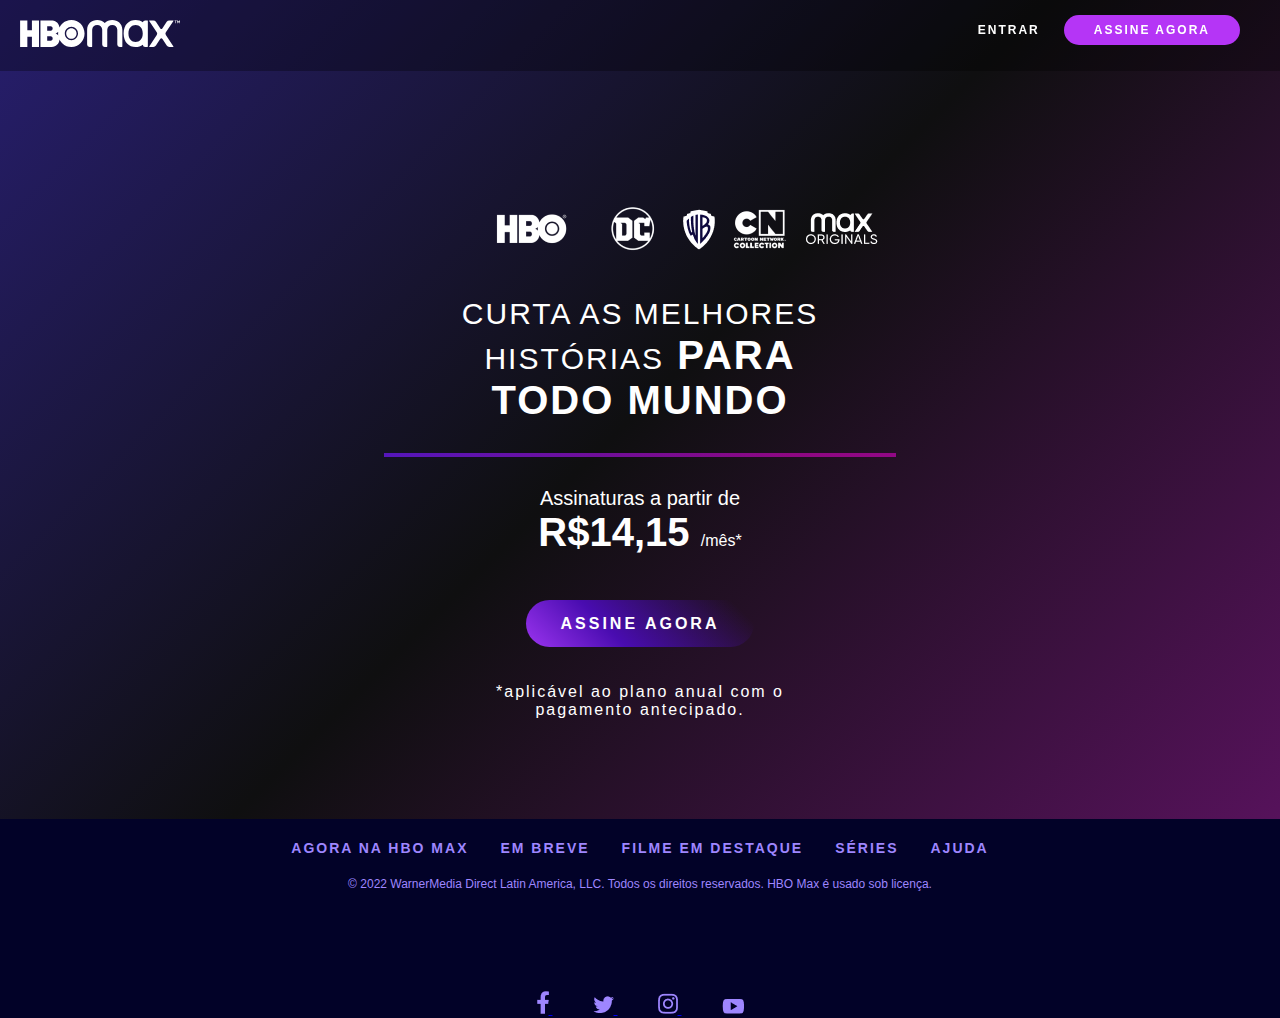
==== index.html @ eb38e569 "header config 2" ====
<!DOCTYPE html>
<html lang="pt-br">
<head>
    <meta charset="UTF-8">
    <meta http-equiv="X-UA-Compatible" content="IE=edge">
    <meta name="viewport" content="width=device-width, initial-scale=1.0">
    <link rel="stylesheet" href="assets/css/index_styles.css">
    <title>HBO Max</title>
</head>
<body>
    <!-- nav and footer CSS are in geral_config.css -->
    <nav>
        <a href="index.html">
            <img src="assets/img/hbo-logo.svg" alt="logotipo HBO Max topo da página">
        </a>
        
        <div>
            <a class="link-nav" href="signin.html">Entrar</a>
            <a class="link-nav subscrition-link-nav" href="#">Assine Agora</a>
        </div>
    </nav>
    <header>
        <div class="icones-header">
            <img src="assets/img/hbo.png" alt="HBO entertainment logo " />
            <img src="assets/img/dc.png" alt="HBO Comics entertainment logo" />
            <img src="assets/img/wb.png" alt="Warner Bros entertainment logo" />
            <img src="assets/img/cartoon-network_neutral.png" alt="Cartoom Network collection entertainment logo" />
            <img src="assets/img/max_originals.png" alt="HBO Max Originals entertainment logo" />
        </div>
        <div class="header-title">
            <h1 class="title-header">
                <span class="title-headaer-light">Curta as melhores histórias</span> para todo mundo
            </h1>
        </div>
        <hr />
        <div class="price-header">
            <p>Assinaturas a partir de</p>
            <p>R$14,15 <span class="month">/mês*</span></p>
            <a class="price-button" href="#">
                Assine agora
            </a>
            
        </div>
        <div class="description-subscribe-header">
            *aplicável ao plano anual com o pagamento antecipado.
        </div>
    </header>
    <footer>
        <div class="help-link">
            <a class="link-footer" href="https://www.hbomax.com/br/pt/sitemap">Agora na HBO Max</a>
            <a class="link-footer" href="https://www.hbomax.com/br/pt/coming-soon">Em breve</a>
            <a class="link-footer" href="https://www.hbomax.com/br/pt/feature">Filme em destaque</a>
            <a class="link-footer" href="https://www.hbomax.com/br/pt/series">Séries</a>
            <a class="link-footer" href="https://help.hbomax.com/br">Ajuda</a>
        </div>
        <p class="copy-info">&copy; 2022 WarnerMedia Direct Latin America, LLC. Todos os direitos reservados. HBO Max é usado sob licença.</p>
        <div class="social-footer">
            <a href="https://www.facebook.com/HBOBR">
                <img src="assets/img/fb_0.png" alt="link HBO Max no Facebook">
            </a>
            <a href="https://twitter.com/HBO_Brasil">
                <img src="assets/img/twitter_0.png" alt="link HBO Max no Twitter">
            </a>
            <a href="https://www.instagram.com/hbomaxbr/">
                <img src="assets/img/instagram_0.png" alt="link HBO Max no Instagram">
            </a>
            <a href="https://www.youtube.com/@HBOMaxBr">
                <img src="assets/img/youtube_0.png" alt="link HBO Max no Youtube">
            </a>
            
        </div>
    </footer>
</body>
</html>
---- assets/css/index_styles.css ----
@import url("geral_config.css");


/* Header */
header {
    display: flex;
    flex-direction: column;
    justify-content: center;
    align-items: center;
    padding-top: 200px;
    padding-bottom: 100px;
    background: linear-gradient(-45deg, #56125b, #0f0f10, #271e6e);
}

.icones-header {
    width: 25%;
    display: flex;
    justify-content: space-between;
    align-items: center;
    margin-bottom: 30px;
}

.header-title {
    width: 30%;
    margin-bottom: 30px;
}

.title-header {
    text-align: center;
    text-transform: uppercase;
    font-family: 'Raleway', sans-serif;
    font-size: 40px;
    letter-spacing: 2px;
}
.title-headaer-light {
    font-size: 30px;
    font-weight: 100;
    letter-spacing: 2px;
}
hr {
    width: 40%;
    background: var(--divider-bg-color);
    border: none;
    height: 4px;
    margin-bottom: 30px;
}
.price-header {
    margin-bottom: 50px;
    text-align: center;
}
.price-header p:nth-child(1) {
    font-family: 'Quicksand', sans-serif;
    font-size: 20px;
}
.price-header p:nth-child(2) {
    font-family: 'Raleway', sans-serif;
    font-size: 40px;
    font-weight: bold;
    padding-bottom: 30px;
    margin-bottom: 30px;
}
.month {
    font-family: 'Raleway', sans-serif;
    font-size: 16px;
    font-weight: 100;
}
.price-button {
    font-family: 'Raleway', sans-serif;
    font-size: 16px;
    font-weight: bold;
    letter-spacing: 3px;
    text-decoration: none;
    text-transform: uppercase;
    padding: 15px 35px;
    outline: 2px solid transparent;
    border: none;
    border-radius: 40px;
    background: var(--btn-bg-color-gradient);
    background-size: 200%;
    color: var(--text-color);
    transition: background 1s, outline 1s, transform 1s;
    animation: shake 2.2s linear infinite;
}
    
@keyframes shake {
    0% {
        transform: rotate(0);
    }
    15% {
        transform: rotate(-15deg);
    }
    20% {
        transform: rotate(10deg);
    }
    25% {
        transform: rotate(-10deg);
    }
    30% {
        transform: rotate(10deg);
    }
    35% {
        transform: rotate(-10deg);
    }
    40%, 100% {
        transform: rotate(0);
    }
}
.price-button:hover {
    background: transparent;
    outline: 2px solid red;
}

.description-subscribe-header {
    width: 300px;
    font-family: 'Quicksand', sans-serif;
    font-size: 16px;
    letter-spacing: 2px;
    text-align: center;
}
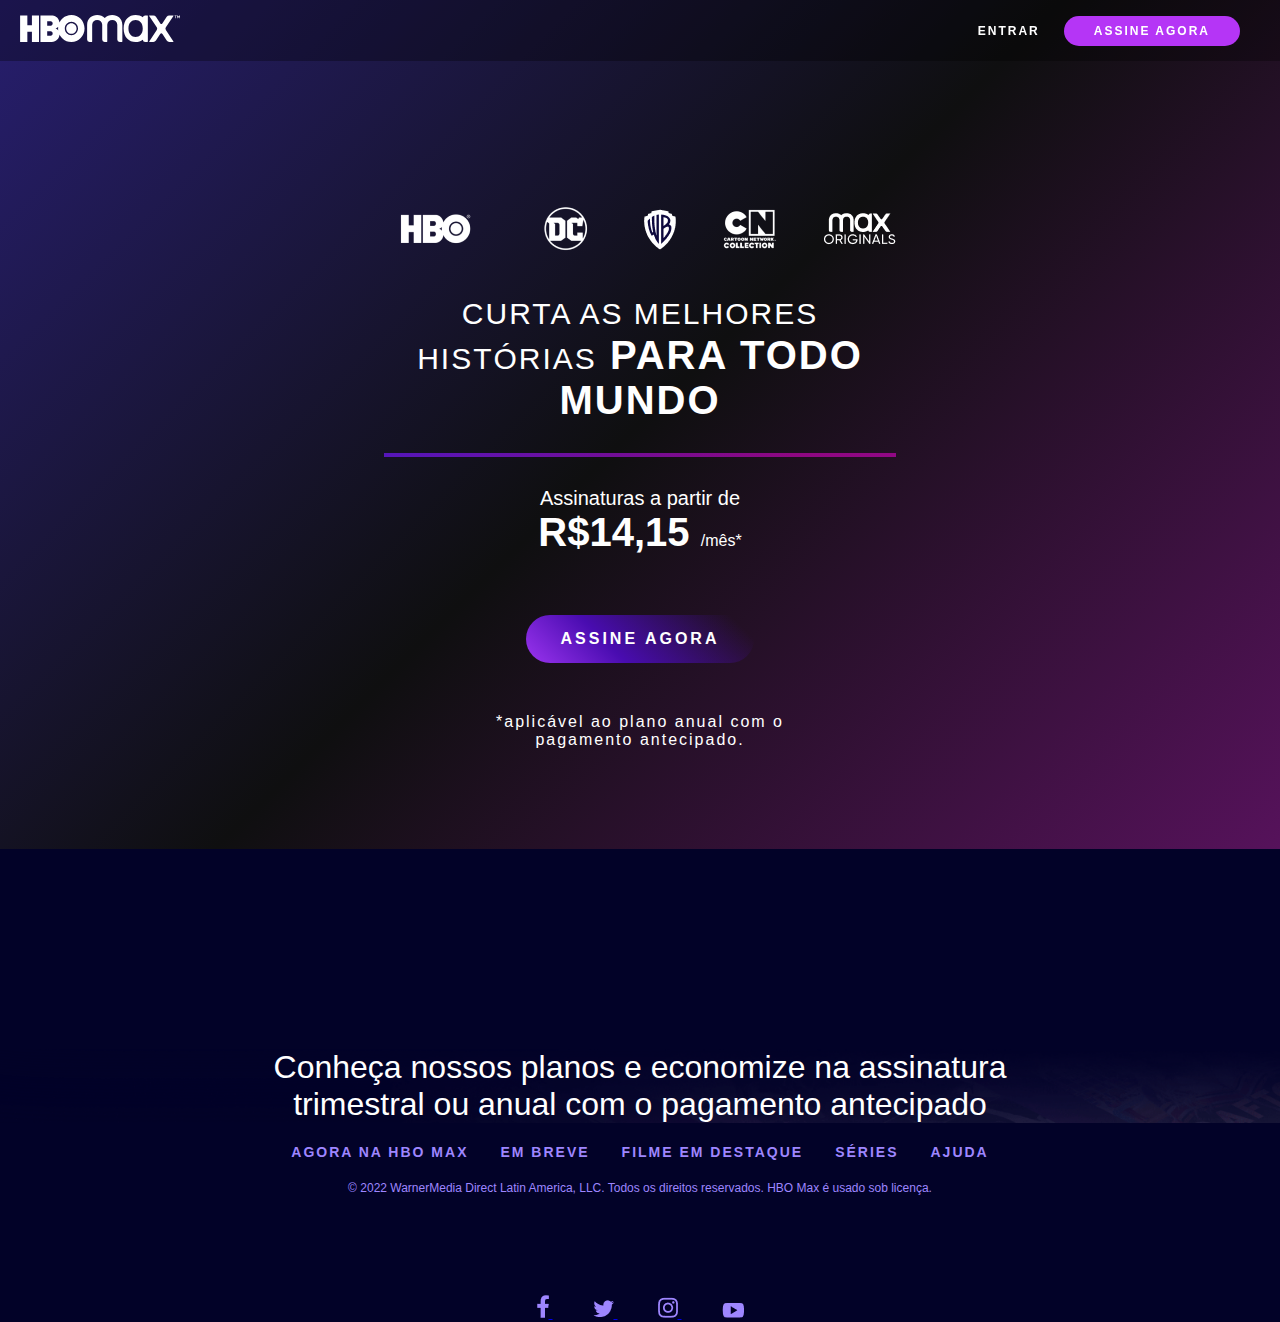
==== commit cef8191c: "início-main" ====
--- a/index.html
+++ b/index.html
@@ -45,6 +45,14 @@
             *aplicável ao plano anual com o pagamento antecipado.
         </div>
     </header>
+    <main>
+        <div>
+            <h2 class="title-main">Conheça nossos planos e economize na assinatura trimestral ou anual com o pagamento antecipado</h2>
+        </div>
+        <div class="cards">
+            <div class="individual-card"></div>
+        </div>
+    </main>
     <footer>
         <div class="help-link">
             <a class="link-footer" href="https://www.hbomax.com/br/pt/sitemap">Agora na HBO Max</a>
--- a/assets/css/index_styles.css
+++ b/assets/css/index_styles.css
@@ -10,10 +10,12 @@
     padding-top: 200px;
     padding-bottom: 100px;
     background: linear-gradient(-45deg, #56125b, #0f0f10, #271e6e);
+    animation: bgHeader 10s ease infinite alternate;
+    transition: background-size 15s background-color 10s;
 }
 
 .icones-header {
-    width: 25%;
+    width: 40%;
     display: flex;
     justify-content: space-between;
     align-items: center;
@@ -21,7 +23,7 @@
 }
 
 .header-title {
-    width: 30%;
+    width: 40%;
     margin-bottom: 30px;
 }
 
@@ -65,6 +67,7 @@
     font-weight: 100;
 }
 .price-button {
+    display: block;
     font-family: 'Raleway', sans-serif;
     font-size: 16px;
     font-weight: bold;
@@ -82,6 +85,62 @@
     animation: shake 2.2s linear infinite;
 }
     
+
+.price-button:hover {
+    background: transparent;
+    outline: 2px solid red;
+}
+
+.description-subscribe-header {
+    width: 300px;
+    font-family: 'Quicksand', sans-serif;
+    font-size: 16px;
+    letter-spacing: 2px;
+    text-align: center;
+}
+
+/* breackpoint 780px */
+@media screen and (max-width: 780px) {
+    .icones-header {
+        width: 60%;
+    }
+    .header-title {
+        width: 80%;
+    }
+}
+
+/* breackpoint 480px */
+@media screen and (max-width: 480px) {
+    .icones-header {
+        width: 80%;
+        flex-wrap: wrap;
+        justify-content: center;
+    }
+    .icones-header img {
+        margin-bottom: 20px;
+    }
+    header { animation: none; }
+}
+
+/* main config */
+main {
+    margin-top: 200px;
+    background-image: url(../img/background-movies-series.png);
+    background-size: cover;
+    background-repeat: no-repeat;
+}
+
+.title-main {
+    width: 60%;
+    margin: auto;
+    font-family: 'Raleway',sans-serif;
+    font-size: 2em;
+    font-weight: 400;
+    text-align: center;
+}
+
+
+/* animation button */
 @keyframes shake {
     0% {
         transform: rotate(0);
@@ -105,15 +164,23 @@
         transform: rotate(0);
     }
 }
-.price-button:hover {
-    background: transparent;
-    outline: 2px solid red;
+
+/* animation background header */
+@keyframes bgHeader {
+    0%, 100% {
+        background-color: linear-gradient(-45deg, #56125b, #0f0f10, #271e6e);
+        background-size: 100%;
+    }
+    25% {
+        background-color: linear-gradient(90deg, #56125b, #0f0f10, #271e6e);
+        background-size: 250%;
+    }
+    50% {
+        background-color: linear-gradient(45deg, #56125b, #0f0f10, #271e6e);
+        background-size: 300%;
+    }
+    75% {
+        background-color: linear-gradient(-90deg, #56125b, #0f0f10, #271e6e);
+        background-size: 250%;
+    }
 }
-
-.description-subscribe-header {
-    width: 300px;
-    font-family: 'Quicksand', sans-serif;
-    font-size: 16px;
-    letter-spacing: 2px;
-    text-align: center;
-}
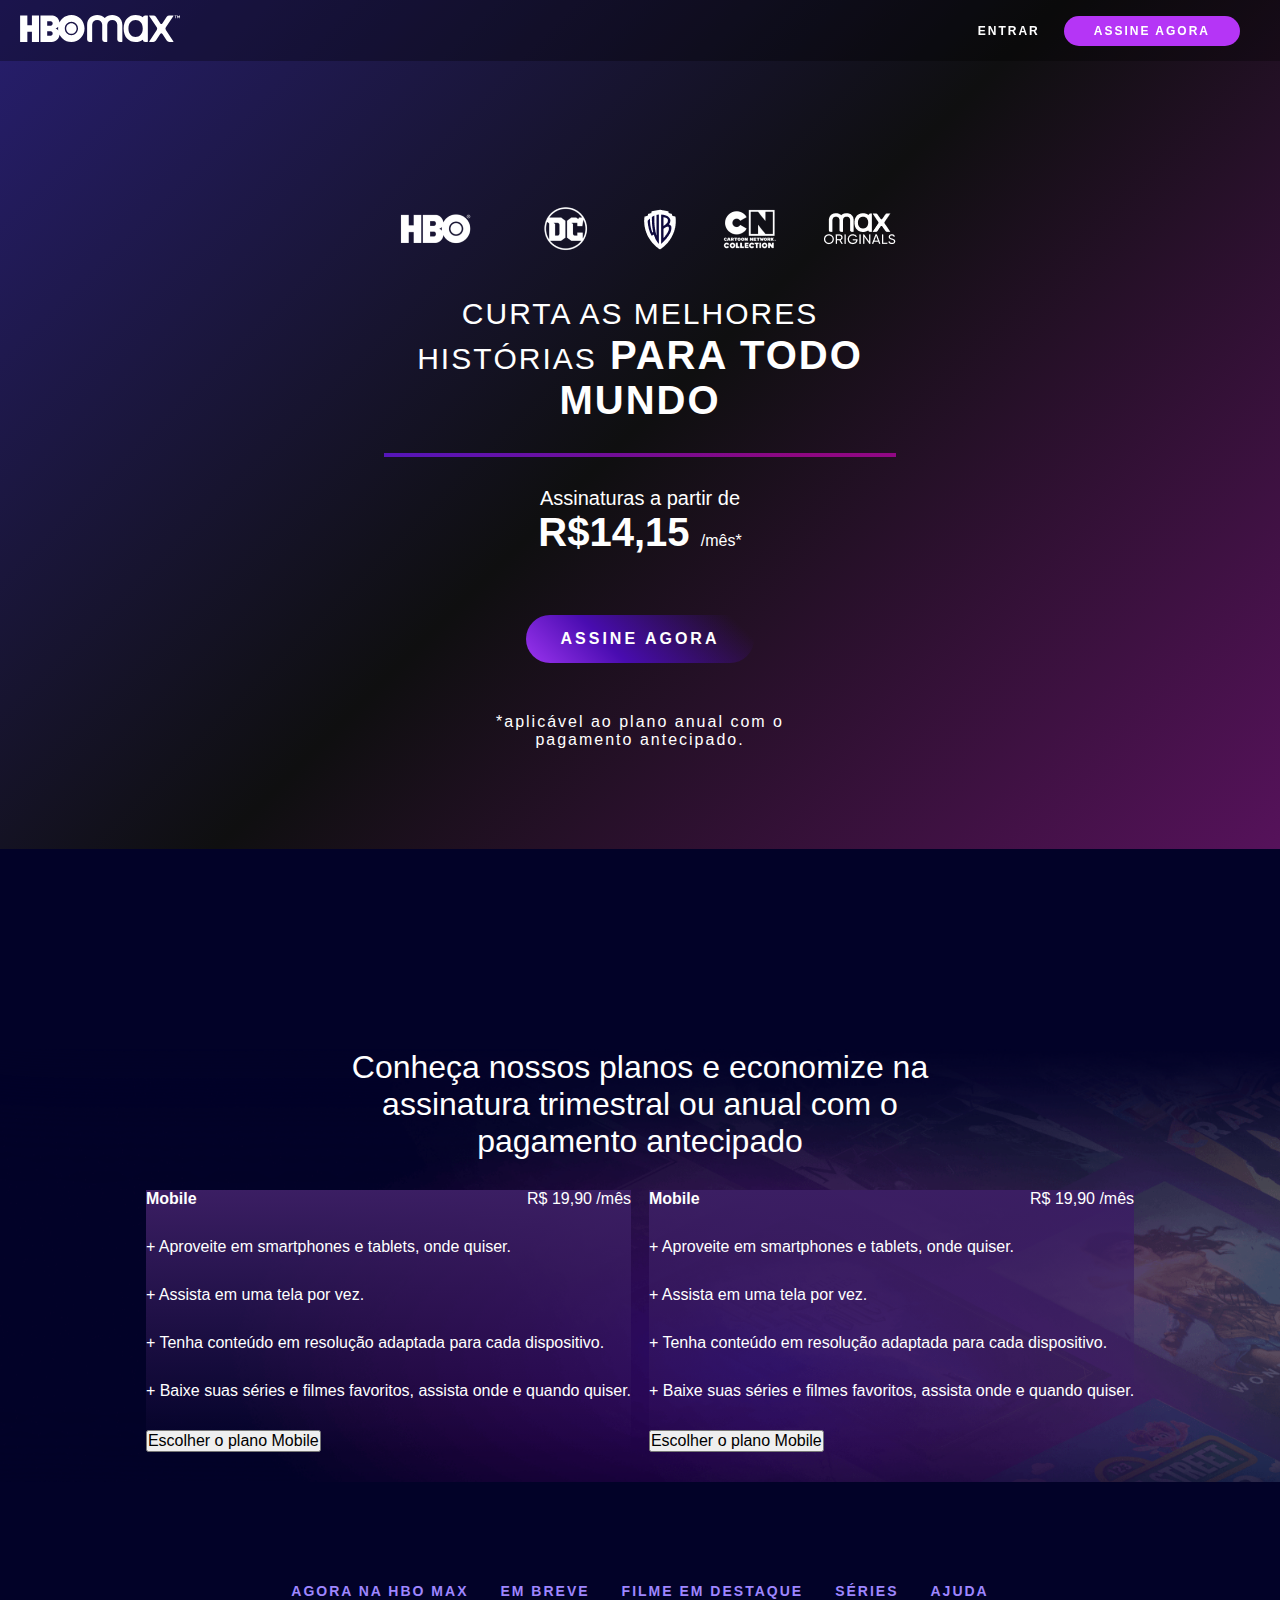
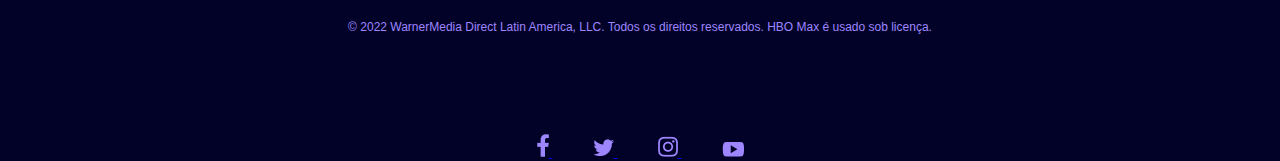
==== commit b663b4eb: "inicio seção plains" ====
--- a/index.html
+++ b/index.html
@@ -46,12 +46,47 @@
         </div>
     </header>
     <main>
-        <div>
+        
+        <div class="plans">
             <h2 class="title-main">Conheça nossos planos e economize na assinatura trimestral ou anual com o pagamento antecipado</h2>
-        </div>
-        <div class="cards">
-            <div class="individual-card"></div>
-        </div>
+
+            <div class="plan-container">
+                <div class="plain-board">
+                    <div class="plain-title-price">
+                        <h3>Mobile</h3>
+                        <p>R$ 19,90 /mês</p>
+                    </div>
+                    <div class="plain-list">
+                        <ul>
+                            <li>+ Aproveite em smartphones e tablets, onde quiser.</li>
+                            <li>+ Assista em uma tela por vez.</li>
+                            <li>+ Tenha conteúdo em resolução adaptada para cada dispositivo.</li>
+                            <li>+ Baixe suas séries e filmes favoritos, assista onde e quando quiser.</li>
+                        </ul>
+                    </div>
+                    <button>Escolher o plano Mobile</button>
+                </div><!--end left .plain-board-->
+                
+                <div class="plain-board">
+                    <div class="plain-title-price">
+                        <h3>Mobile</h3>
+                        <p>R$ 19,90 /mês</p>
+                    </div>
+                    <div class="plain-list">
+                        <ul>
+                            <li>+ Aproveite em smartphones e tablets, onde quiser.</li>
+                            <li>+ Assista em uma tela por vez.</li>
+                            <li>+ Tenha conteúdo em resolução adaptada para cada dispositivo.</li>
+                            <li>+ Baixe suas séries e filmes favoritos, assista onde e quando quiser.</li>
+                        </ul>
+                    </div>
+                    <button>Escolher o plano Mobile</button>
+                </div><!--end left .plain-board-->
+                </div><!--end right .plain-board-->
+            </div> <!--End .plain-container-->
+            
+        </div><!--end .plans-->
+        
     </main>
     <footer>
         <div class="help-link">
--- a/assets/css/index_styles.css
+++ b/assets/css/index_styles.css
@@ -139,6 +139,31 @@
     text-align: center;
 }
 
+/* plans config */
+.plans {
+    width: 80%;
+    margin: 0 auto 100px auto;
+}
+.plan-container {
+    width: 100%;
+    display: flex;
+    justify-content: space-evenly;
+    align-items: center;
+}
+.plain-board {
+    margin: 30px 0;
+    background: var(--card-bg-color);
+    font-family: 'Raleway', sans-serif;
+}
+.plain-title-price {
+    display: flex;
+    justify-content: space-between;
+}
+.plain-list ul li {
+    margin: 30px 0 30px 0;
+    list-style: none;
+}
+
 
 /* animation button */
 @keyframes shake {
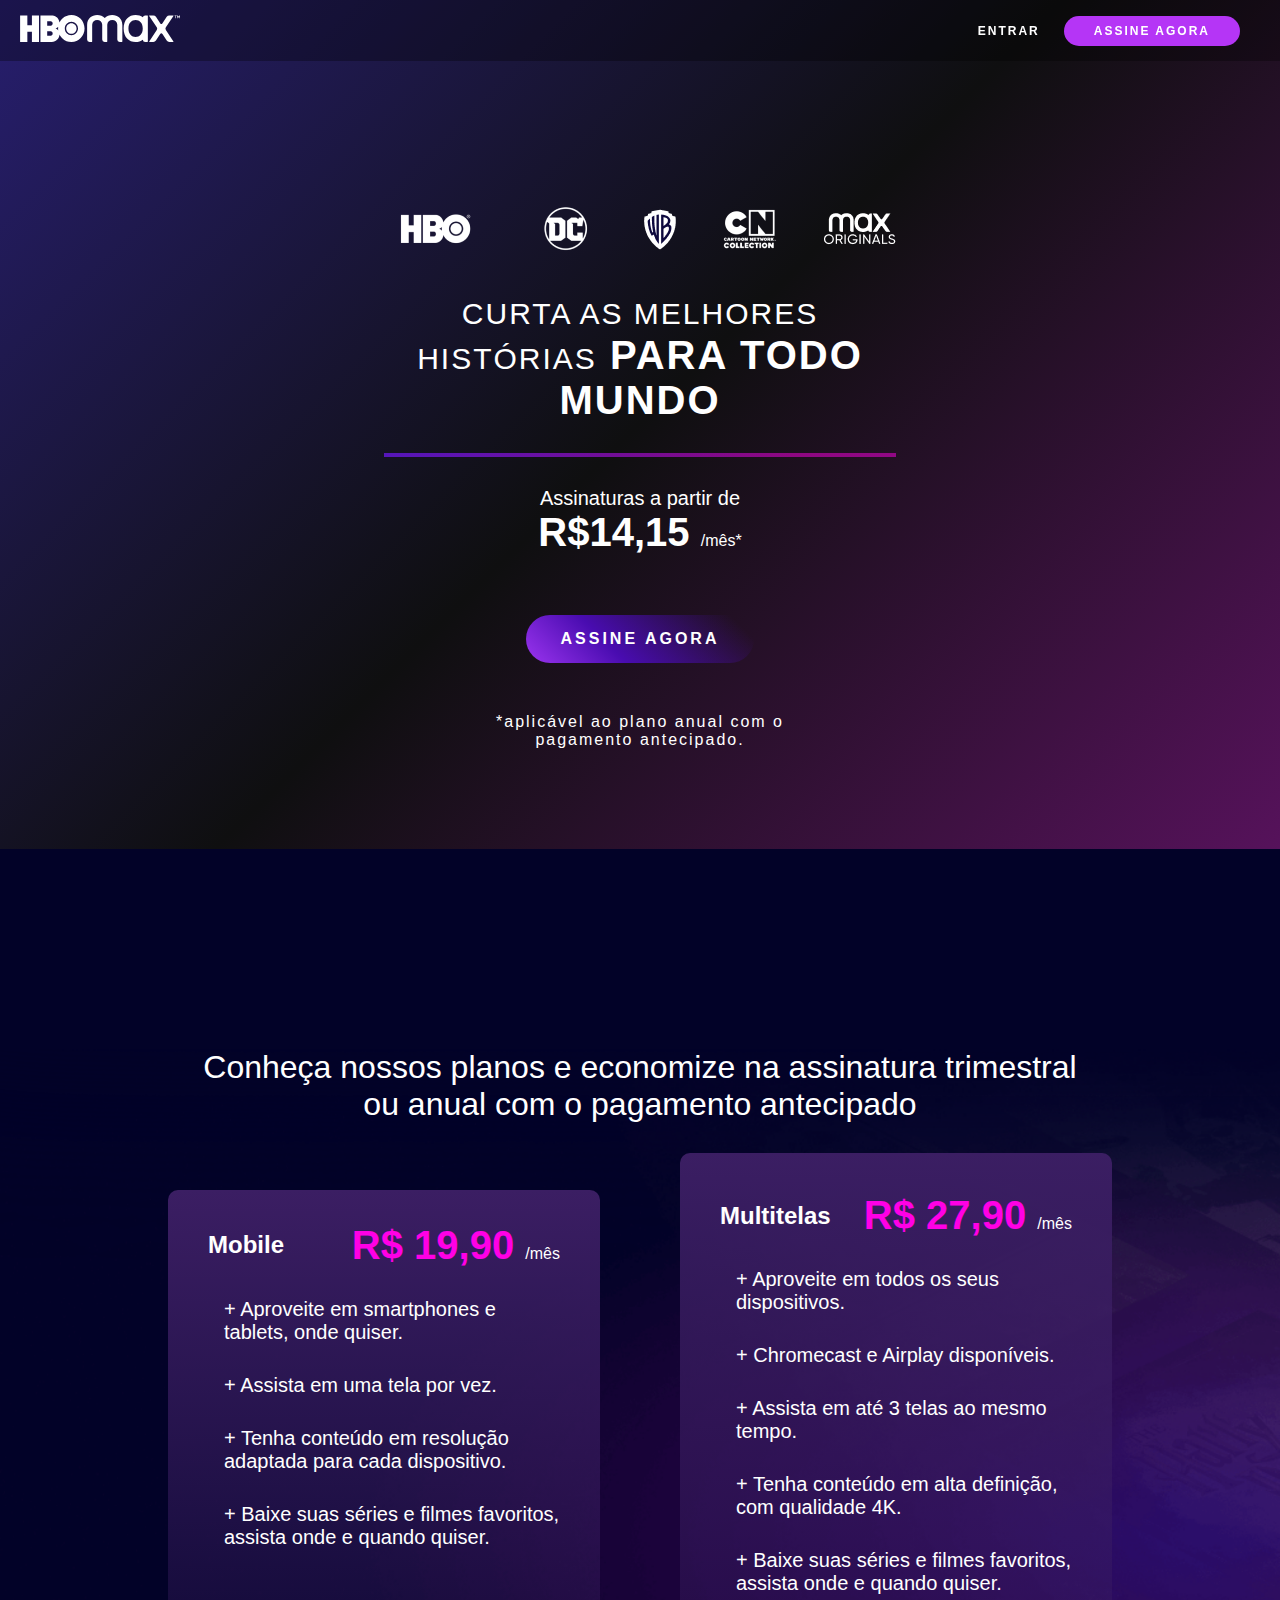
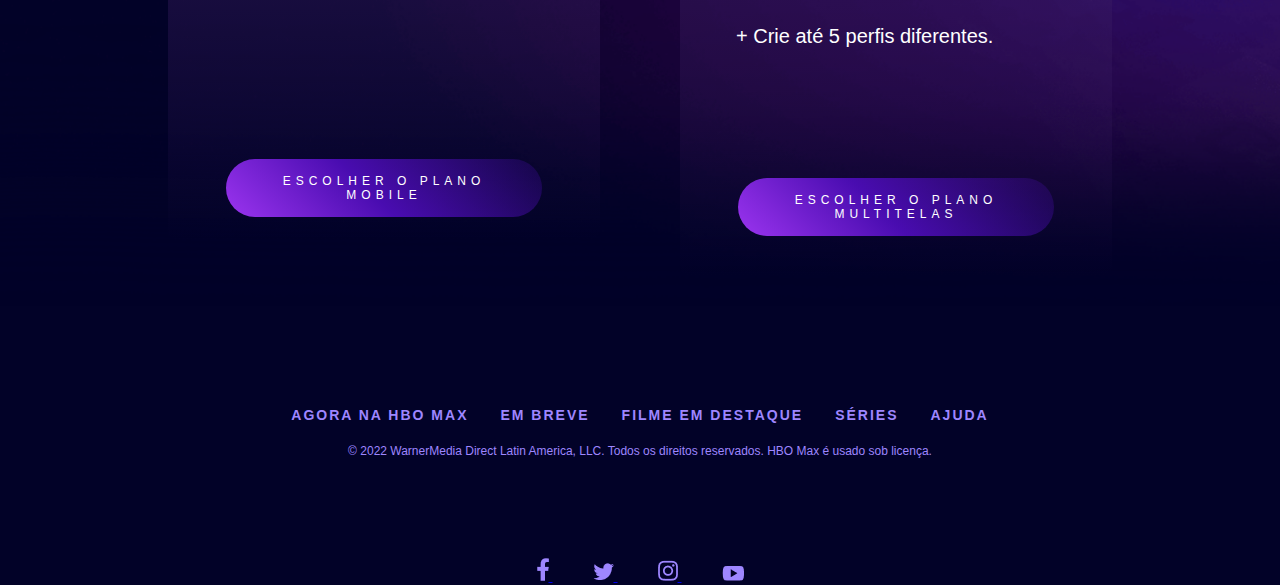
==== commit 4b792a89: "section cards plains" ====
--- a/index.html
+++ b/index.html
@@ -51,10 +51,10 @@
             <h2 class="title-main">Conheça nossos planos e economize na assinatura trimestral ou anual com o pagamento antecipado</h2>
 
             <div class="plan-container">
-                <div class="plain-board">
+                <div class="plain-board board-left">
                     <div class="plain-title-price">
                         <h3>Mobile</h3>
-                        <p>R$ 19,90 /mês</p>
+                        <p class="price-number">R$ 19,90 <span class="month-price">/mês</span></p>
                     </div>
                     <div class="plain-list">
                         <ul>
@@ -64,23 +64,25 @@
                             <li>+ Baixe suas séries e filmes favoritos, assista onde e quando quiser.</li>
                         </ul>
                     </div>
-                    <button>Escolher o plano Mobile</button>
+                    <button class="plain-button botton-left">Escolher o plano Mobile</button>
                 </div><!--end left .plain-board-->
                 
                 <div class="plain-board">
                     <div class="plain-title-price">
-                        <h3>Mobile</h3>
-                        <p>R$ 19,90 /mês</p>
+                        <h3>Multitelas</h3>
+                        <p class="price-number">R$ 27,90 <span class="month-price">/mês</span></p>
                     </div>
                     <div class="plain-list">
                         <ul>
-                            <li>+ Aproveite em smartphones e tablets, onde quiser.</li>
-                            <li>+ Assista em uma tela por vez.</li>
-                            <li>+ Tenha conteúdo em resolução adaptada para cada dispositivo.</li>
+                            <li>+ Aproveite em todos os seus dispositivos.</li>
+                            <li>+ Chromecast e Airplay disponíveis.</li>
+                            <li>+ Assista em até 3 telas ao mesmo tempo.</li>
+                            <li>+ Tenha conteúdo em alta definição, com qualidade 4K.</li>
                             <li>+ Baixe suas séries e filmes favoritos, assista onde e quando quiser.</li>
+                            <li>+ Crie até 5 perfis diferentes.</li>
                         </ul>
                     </div>
-                    <button>Escolher o plano Mobile</button>
+                    <button class="plain-button">Escolher o plano Multitelas</button>
                 </div><!--end left .plain-board-->
                 </div><!--end right .plain-board-->
             </div> <!--End .plain-container-->
--- a/assets/css/index_styles.css
+++ b/assets/css/index_styles.css
@@ -1,4 +1,4 @@
-@import url("geral_config.css");
+@import url("./geral_config.css");
 
 
 /* Header */
@@ -131,7 +131,7 @@
 }
 
 .title-main {
-    width: 60%;
+    width: 70%;
     margin: auto;
     font-family: 'Raleway',sans-serif;
     font-size: 2em;
@@ -141,31 +141,90 @@
 
 /* plans config */
 .plans {
+    width: 100%;
+    max-width: 1450px;
+    margin: 0 auto 100px auto;
+}
+.plan-container {
     width: 80%;
-    margin: 0 auto 100px auto;
-}
-.plan-container {
+    margin: 0 auto;
+    display: flex;
+    justify-content: space-evenly;
+    align-items: center;
+}
+.plain-board {
+    min-height: 650px;
+    margin: 30px 40px;
+    padding: 40px;
+    background: var(--card-bg-color);
+    font-family: 'Raleway', sans-serif;
+    border-radius: 10px;
+    display: flex;
+    flex-direction: column;
+    justify-content: center;
+    align-items: center;
+}
+.board-left {
+    padding-top: 0;
+    padding-bottom: 70px;
+}
+
+.plain-title-price {
     width: 100%;
     display: flex;
-    justify-content: space-evenly;
-    align-items: center;
-}
-.plain-board {
-    margin: 30px 0;
-    background: var(--card-bg-color);
-    font-family: 'Raleway', sans-serif;
-}
-.plain-title-price {
-    display: flex;
     justify-content: space-between;
+    align-items: center;
+}
+.plain-title-price h3 {
+    font-size: 1.5em;
+}
+.price-number {
+    font-family: 'Raleway', sans-serif;
+    font-size: 40px;
+    font-weight: bold;
+    color: var(--secondary-color);
+}
+.month-price {
+    color: var(--text-color);
+    font-weight: 300;
+}
+.plain-list {
+    margin-bottom: 100px;
 }
 .plain-list ul li {
     margin: 30px 0 30px 0;
+    font-family: 'Raleway', sans-serif;
+    font-size: 20px;
+    margin-left: 16px;
     list-style: none;
 }
-
-
-/* animation button */
+.plain-button {
+    text-align: center;
+    width: 90%;
+    padding: 15px 20px;
+    border: none;
+    border-radius: 40px;
+    background: var(--btn-bg-color-gradient);
+    background-size: 250%;
+    outline: 2px solid transparent;
+    font-family: 'raleway', sans-serif;
+    text-transform: uppercase;
+    font-size: 0.75em;
+    color: var(--text-color);
+    letter-spacing: 5px;
+    transition: background 2s, outline 2s, padding 1s;
+}
+.plain-button:hover {
+    background: transparent;
+    outline: 2px solid var(--tertiary-color);
+    padding: 20px 20px;
+}
+.botton-left {
+    position: relative;
+    top: 80px;
+}
+
+/* animation button header ("ASSINE AGORA") */
 @keyframes shake {
     0% {
         transform: rotate(0);
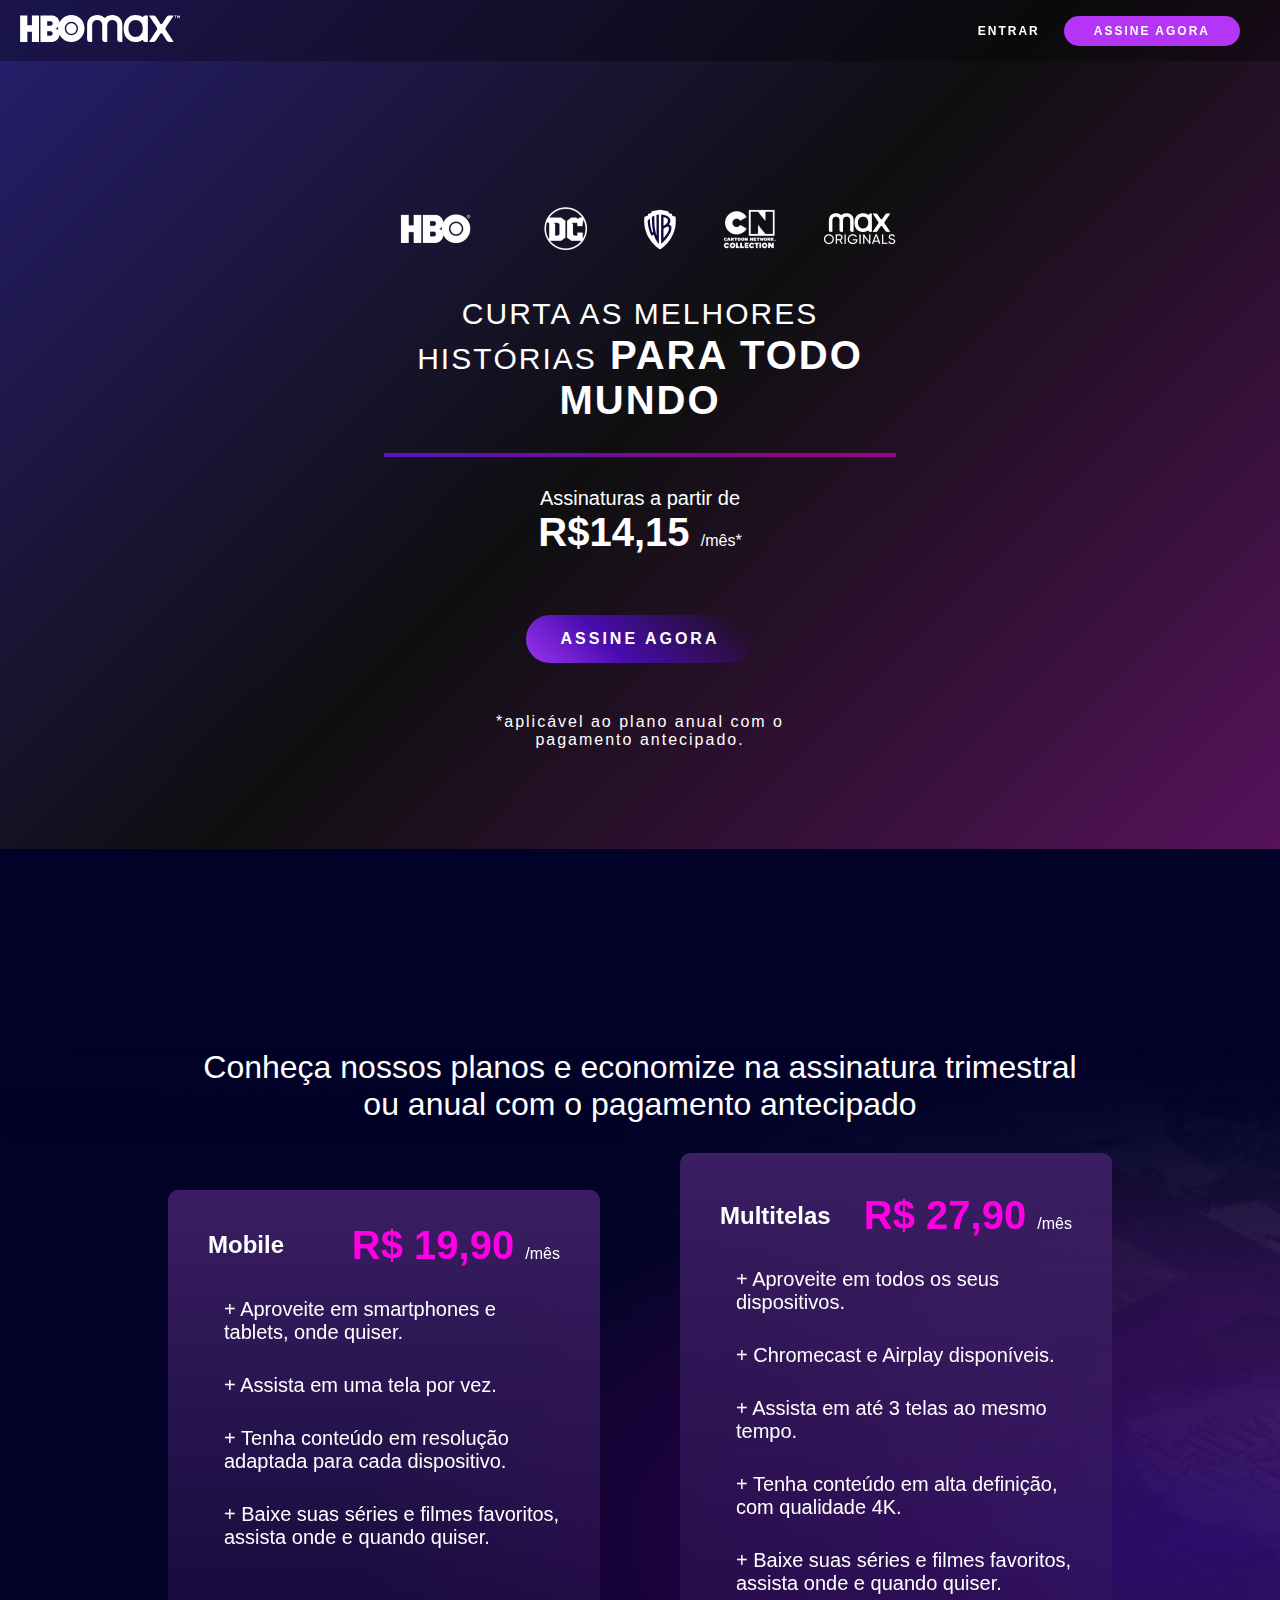
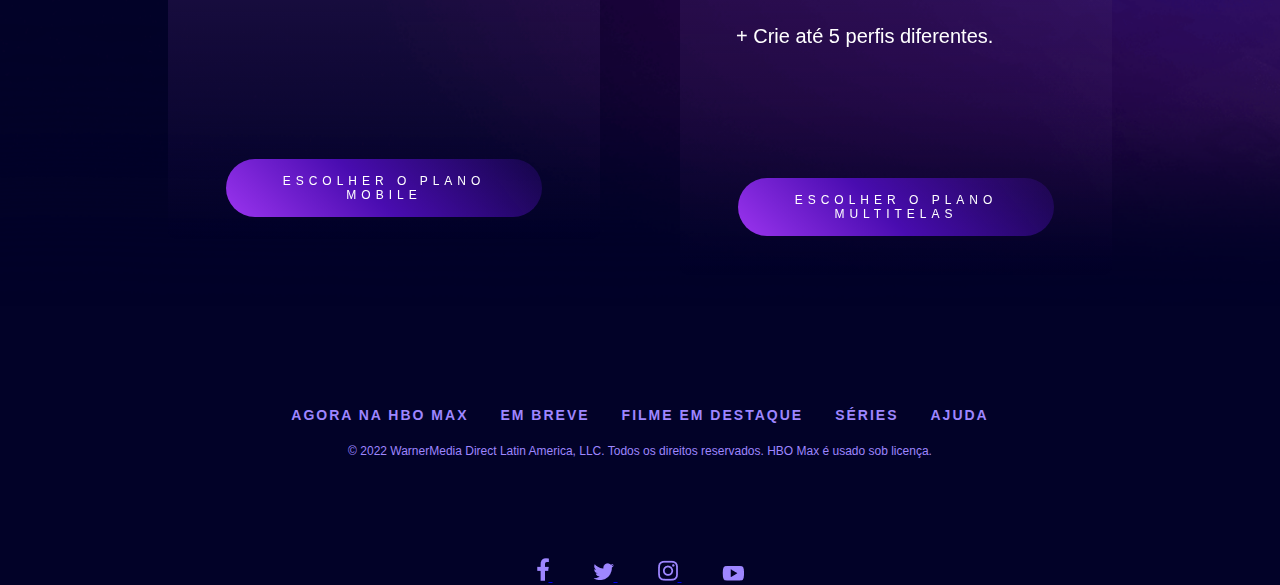
==== commit 7a9ce425: "plan section finished" ====
--- a/index.html
+++ b/index.html
@@ -16,7 +16,7 @@
         
         <div>
             <a class="link-nav" href="signin.html">Entrar</a>
-            <a class="link-nav subscrition-link-nav" href="#">Assine Agora</a>
+            <a class="link-nav subscrition-link-nav" href="#top_plan">Assine Agora</a>
         </div>
     </nav>
     <header>
@@ -36,7 +36,7 @@
         <div class="price-header">
             <p>Assinaturas a partir de</p>
             <p>R$14,15 <span class="month">/mês*</span></p>
-            <a class="price-button" href="#">
+            <a class="price-button" href="#top_plan">
                 Assine agora
             </a>
             
@@ -47,7 +47,7 @@
     </header>
     <main>
         
-        <div class="plans">
+        <div id="top_plan" class="plans">
             <h2 class="title-main">Conheça nossos planos e economize na assinatura trimestral ou anual com o pagamento antecipado</h2>
 
             <div class="plan-container">
@@ -67,7 +67,7 @@
                     <button class="plain-button botton-left">Escolher o plano Mobile</button>
                 </div><!--end left .plain-board-->
                 
-                <div class="plain-board">
+                <div class="plain-board board-right">
                     <div class="plain-title-price">
                         <h3>Multitelas</h3>
                         <p class="price-number">R$ 27,90 <span class="month-price">/mês</span></p>
--- a/assets/css/index_styles.css
+++ b/assets/css/index_styles.css
@@ -140,6 +140,9 @@
 }
 
 /* plans config */
+#top_plan {
+    scroll-margin-top: 80px;
+}
 .plans {
     width: 100%;
     max-width: 1450px;
@@ -151,6 +154,8 @@
     display: flex;
     justify-content: space-evenly;
     align-items: center;
+    perspective: 1000px;
+    perspective-origin: top;
 }
 .plain-board {
     min-height: 650px;
@@ -163,6 +168,7 @@
     flex-direction: column;
     justify-content: center;
     align-items: center;
+    transition: transform 1s ease-in-out ;
 }
 .board-left {
     padding-top: 0;
@@ -223,6 +229,13 @@
     position: relative;
     top: 80px;
 }
+/* Cards rotation */
+.plan-container:has(.board-left:hover) .board-right {
+    transform: rotateY(-40deg);
+}
+.plan-container:has(.board-right:hover) .board-left {
+    transform: rotateY(40deg);
+}
 
 /* animation button header ("ASSINE AGORA") */
 @keyframes shake {
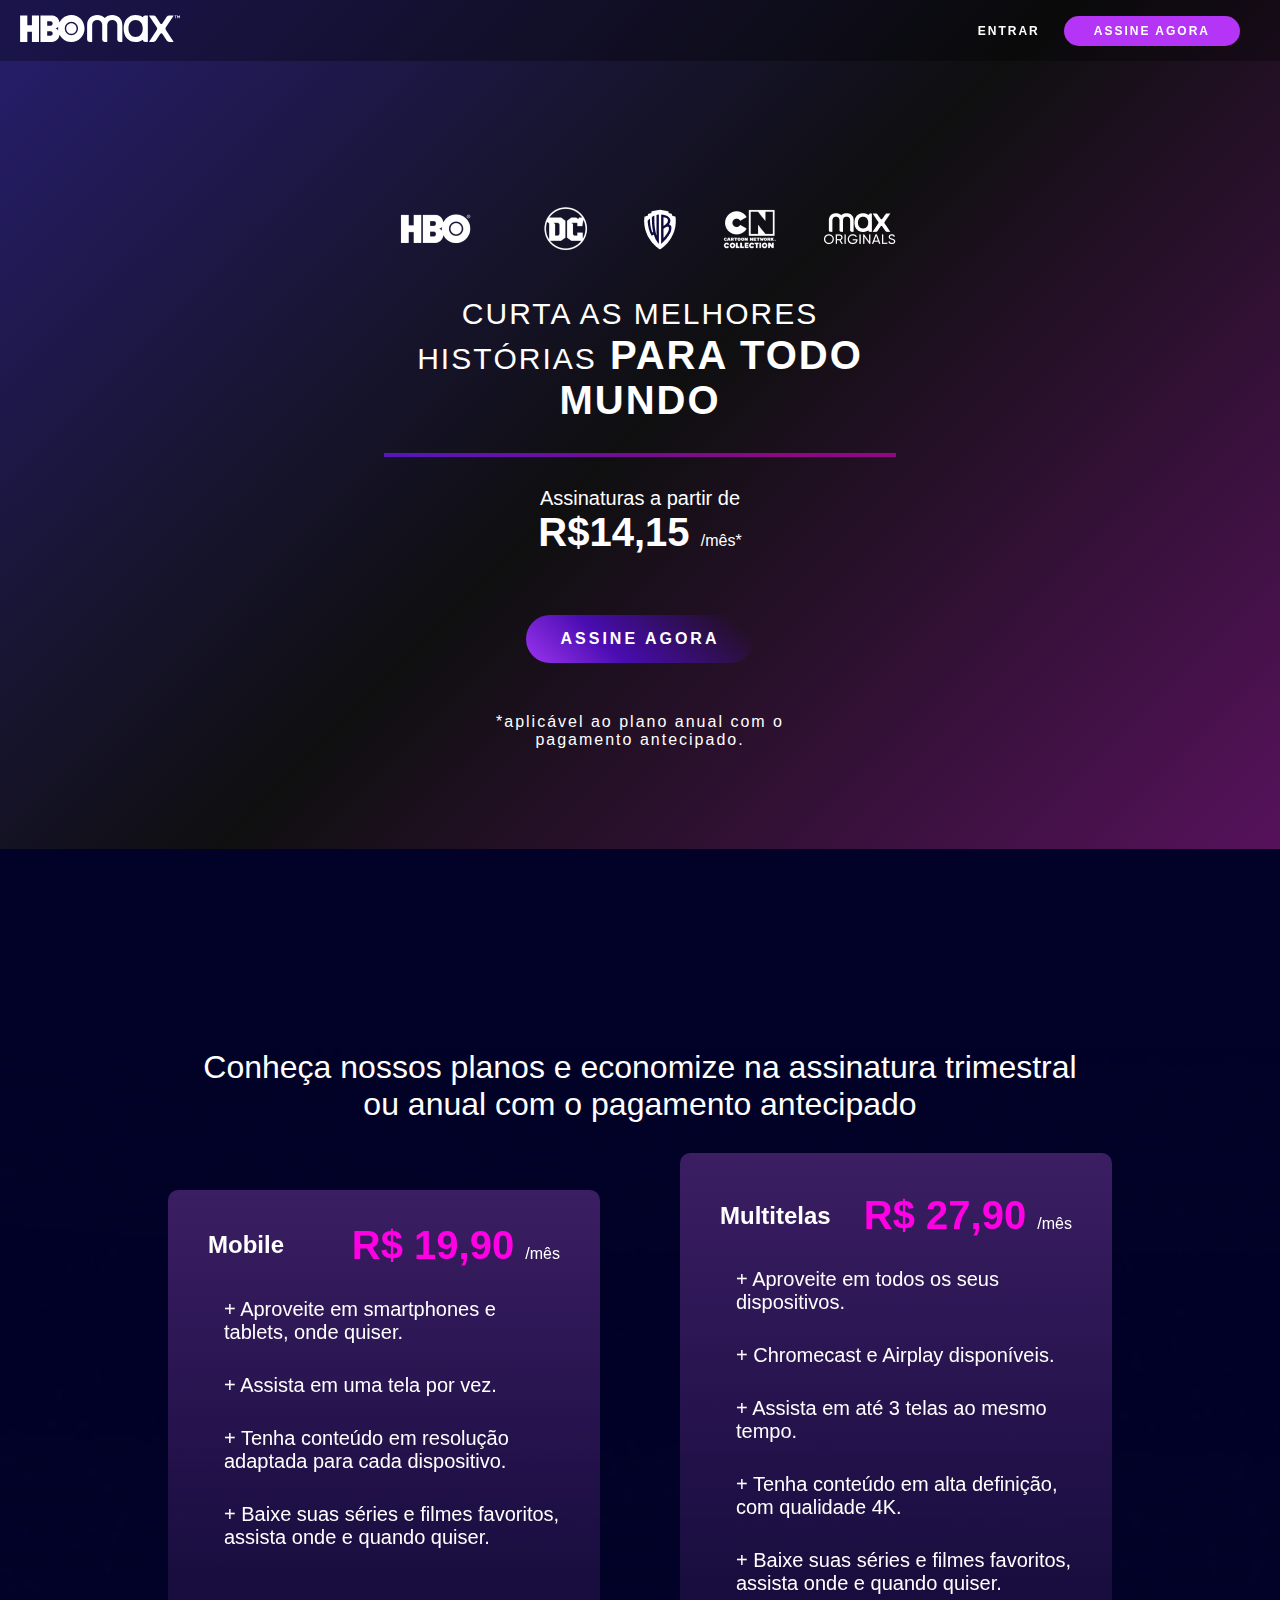
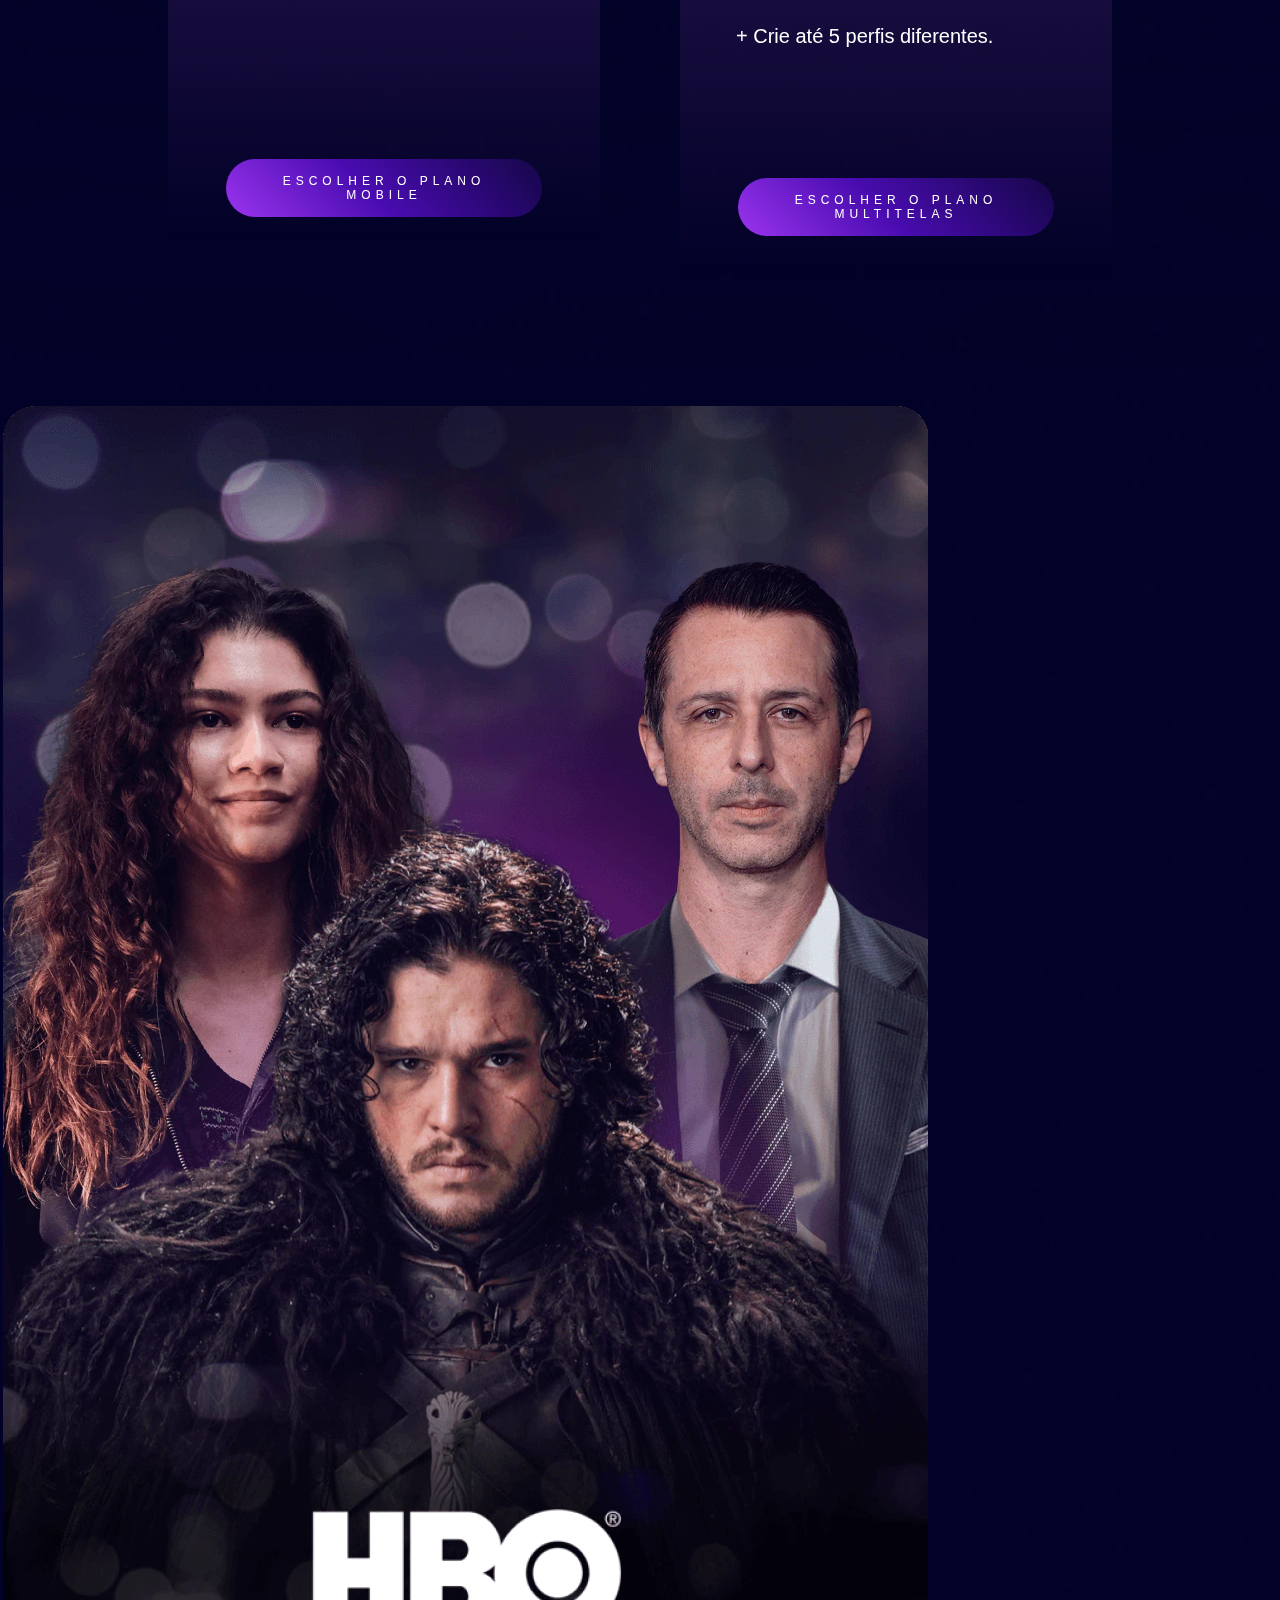
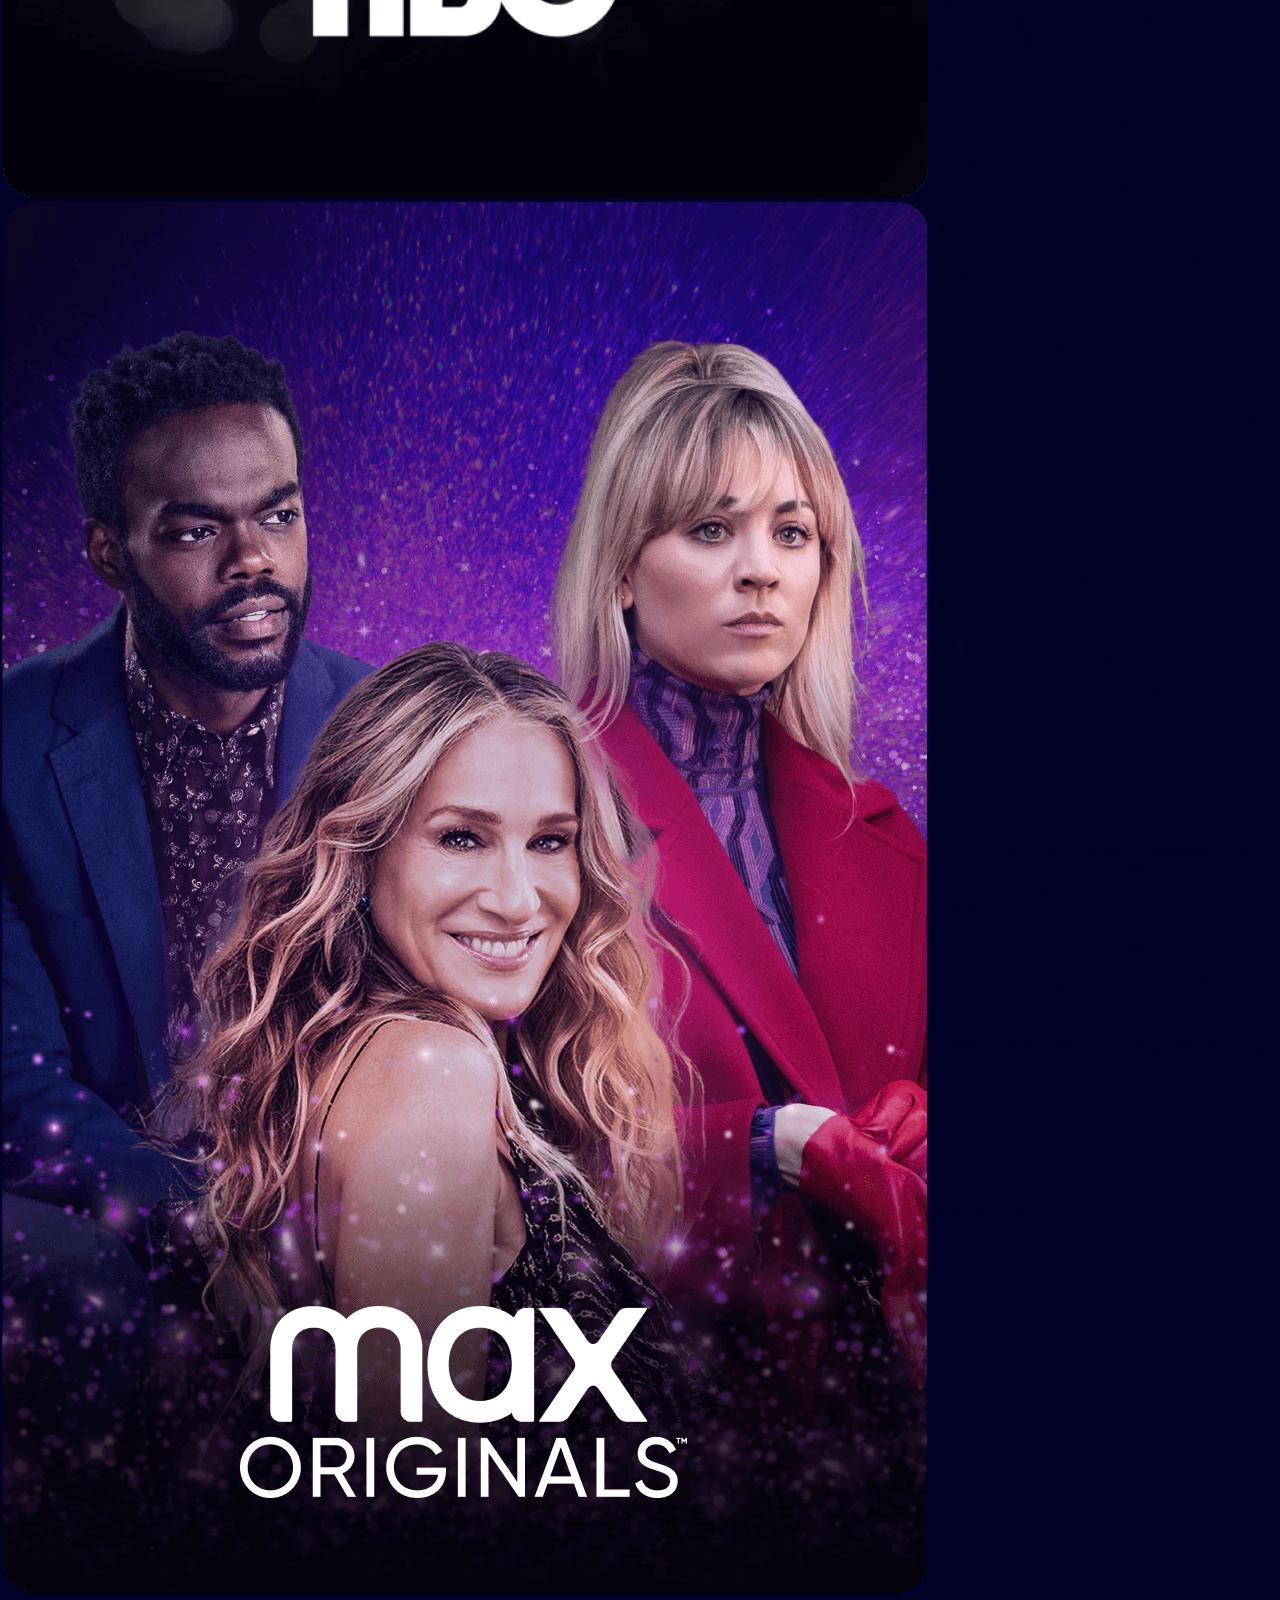
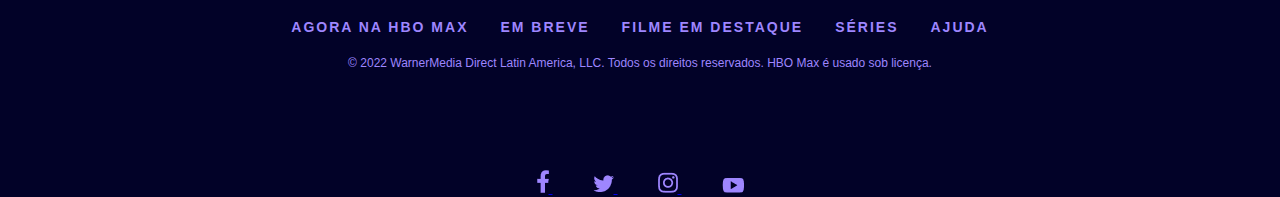
==== commit 8b9b3a19: "Inicio Cards Filmes" ====
--- a/index.html
+++ b/index.html
@@ -85,9 +85,23 @@
                     <button class="plain-button">Escolher o plano Multitelas</button>
                 </div><!--end left .plain-board-->
                 </div><!--end right .plain-board-->
-            </div> <!--End .plain-container-->
-            
+            </div> <!--End .plain-container-->            
         </div><!--end .plans-->
+
+        <div class="channels">
+            <div class="cards-channels">
+                <div class="card card-1">
+                    <img class="moove" src="assets/img/hbo-default_0.webp" alt="Filmes Canal HBO">
+                </div>
+                <div class="card card-2">
+                    <img src="assets/img/MAX-Default.webp" alt="">
+                </div>
+                <div class="card card-3"></div>
+                <div class="card card-4"></div>
+                <div class="card card-5"></div>
+                <div class="card card-6"></div>
+            </div>
+        </div>
         
     </main>
     <footer>
--- a/assets/css/index_styles.css
+++ b/assets/css/index_styles.css
@@ -237,6 +237,9 @@
     transform: rotateY(40deg);
 }
 
+/* channels moovies */
+
+
 /* animation button header ("ASSINE AGORA") */
 @keyframes shake {
     0% {
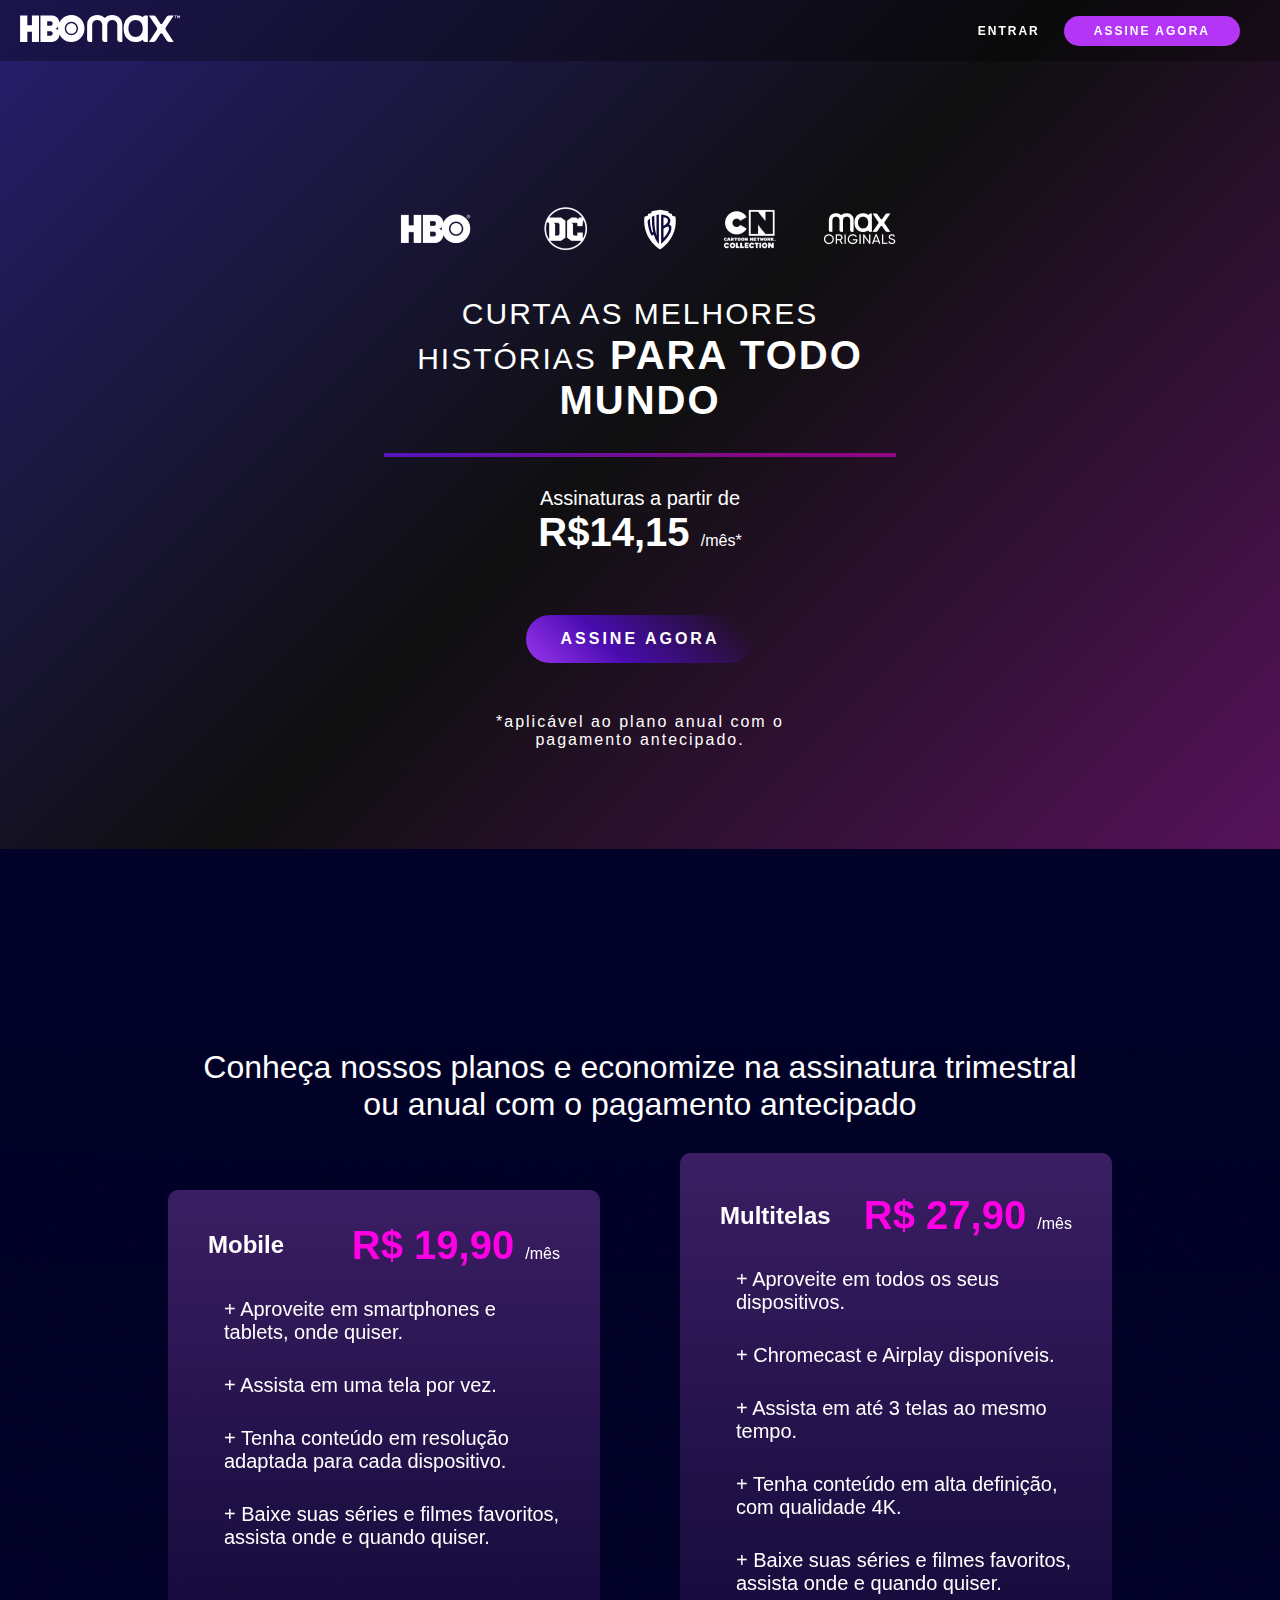
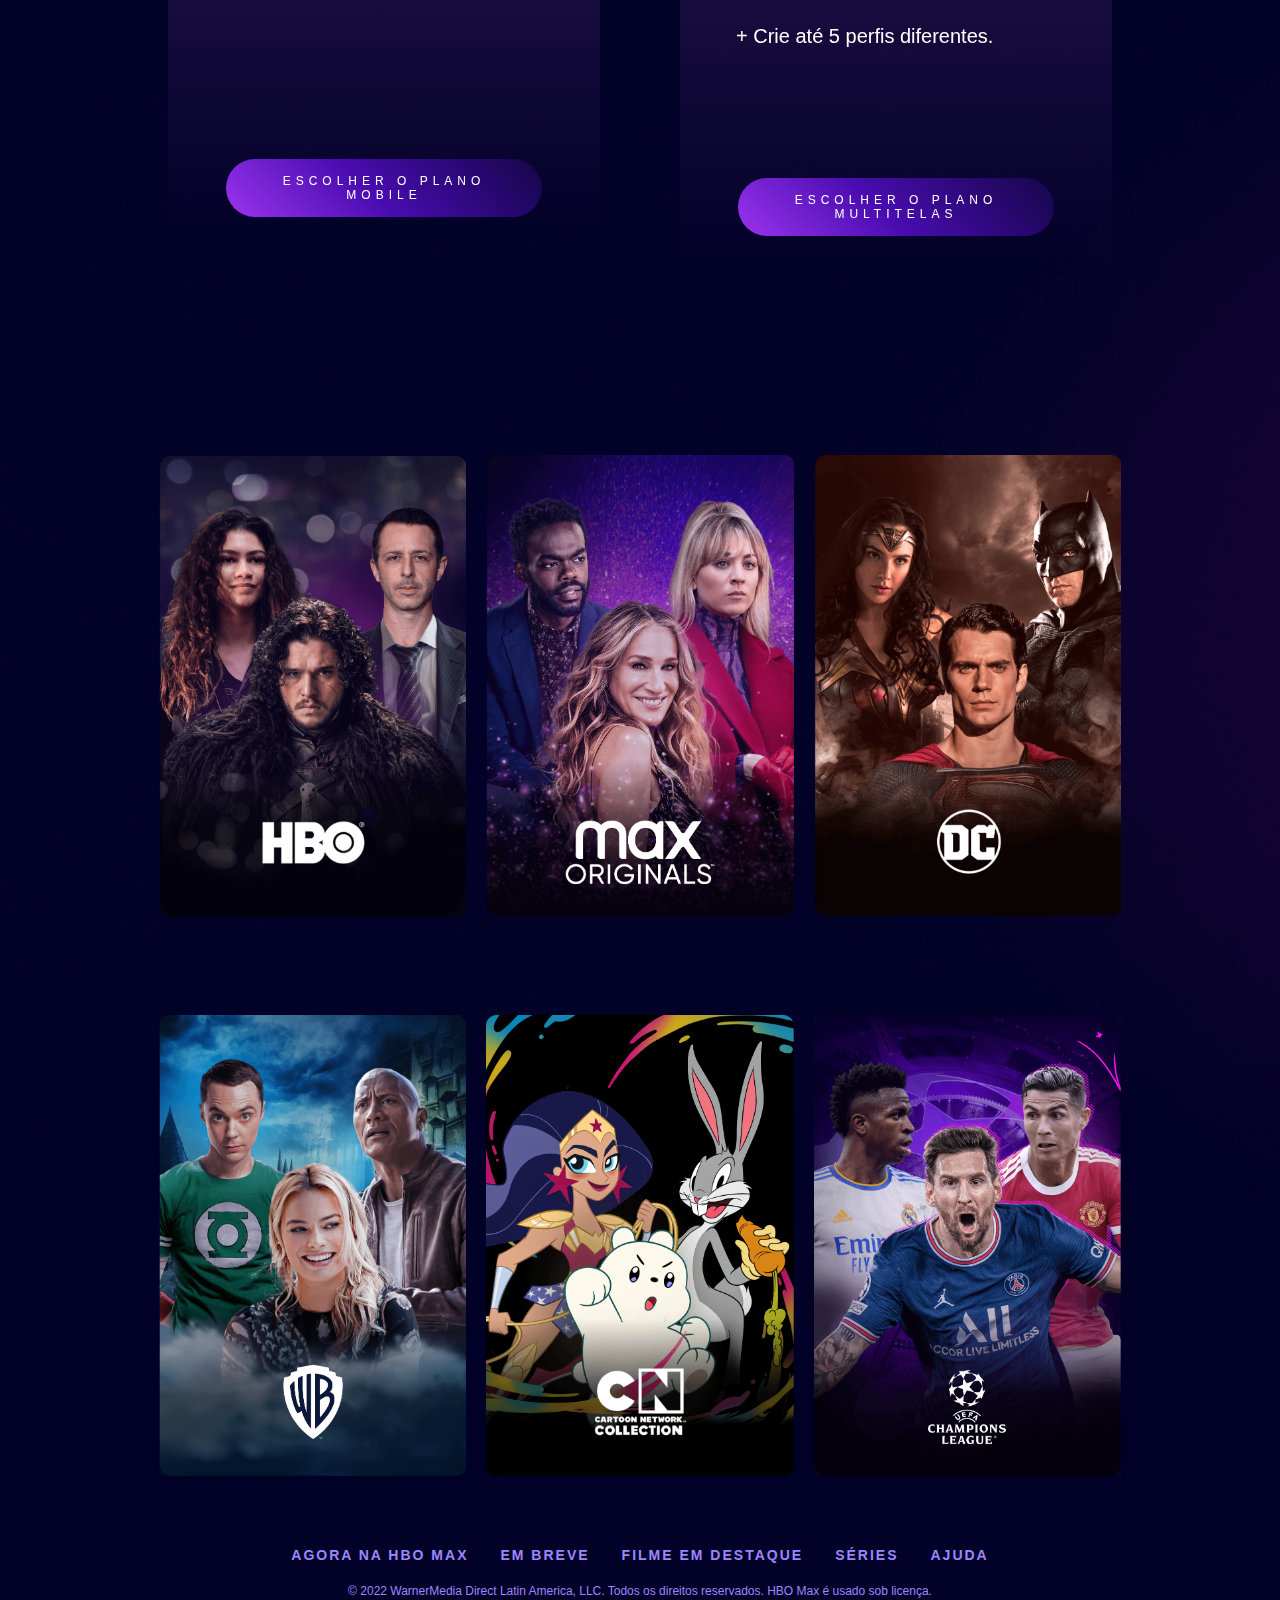
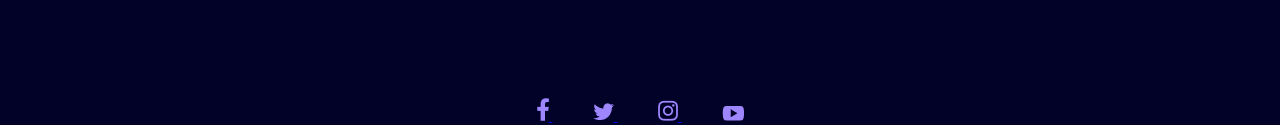
==== commit 60816c34: "section cards config" ====
--- a/index.html
+++ b/index.html
@@ -89,18 +89,12 @@
         </div><!--end .plans-->
 
         <div class="channels">
-            <div class="cards-channels">
-                <div class="card card-1">
-                    <img class="moove" src="assets/img/hbo-default_0.webp" alt="Filmes Canal HBO">
-                </div>
-                <div class="card card-2">
-                    <img src="assets/img/MAX-Default.webp" alt="">
-                </div>
-                <div class="card card-3"></div>
-                <div class="card card-4"></div>
-                <div class="card card-5"></div>
-                <div class="card card-6"></div>
-            </div>
+           <div class="card card-1"></div>
+           <div class="card card-2"></div>
+           <div class="card card-3"></div>
+           <div class="card card-4"></div>
+           <div class="card card-5"></div>
+           <div class="card card-6"></div>
         </div>
         
     </main>
--- a/assets/css/index_styles.css
+++ b/assets/css/index_styles.css
@@ -124,6 +124,7 @@
 
 /* main config */
 main {
+    max-width: 1440px;
     margin-top: 200px;
     background-image: url(../img/background-movies-series.png);
     background-size: cover;
@@ -178,6 +179,7 @@
 .plain-title-price {
     width: 100%;
     display: flex;
+    flex-direction: row;
     justify-content: space-between;
     align-items: center;
 }
@@ -237,7 +239,113 @@
     transform: rotateY(40deg);
 }
 
-/* channels moovies */
+/* config main breackpoint 780px */
+@media screen and (max-width: 780px) {
+    .plan-container {
+    width: 90%;
+    flex-direction: column;
+    }
+}
+
+/* config main breackpoint 480px */
+@media screen and (max-width: 480px) {
+    .plain-board {
+        margin: 30px 0 45px 0;
+    }
+    .plain-title-price {
+        flex-direction: column;
+    }
+    .price-number {
+        font-size: 25px;
+    }
+    .board-left {
+        padding-top: 40px;
+    }
+    .botton-left {
+        top: 0;
+    }
+}
+
+/* channels cards */
+.channels {
+    width: 80%;
+    margin: auto;
+    display: flex;
+    justify-content: center;
+    flex-wrap: wrap;
+}
+
+.card {
+    position: relative;
+    width: 30%;
+    margin: 10px;
+    padding: 0;
+    height: 60dvh;
+    border-radius: 10px;
+    background-size: 100%;
+    background-position: center;
+    background-repeat: no-repeat;
+    transition: 1s;
+}
+.card:hover {
+    width: 32%;
+}
+
+.card-1 {
+    background-image: url(../img/hbo-default_0.webp);
+    transition: 1.5s;
+}
+.card-1:hover {
+    background-image: url(../img/hbo-hover_0.webp);
+}
+
+.card-2 {
+    background-image: url(../img/MAX-Default.webp);
+     transition: 1.5s;
+}
+.card-2:hover {
+    background-image: url(../img/MAX-Hover.webp);
+}
+
+.card-3 {
+    background-image: url(../img/DC_Default.webp);
+     transition: 1.5s;
+}
+.card-3:hover {
+    background-image: url(../img/DC-Hover.webp);
+}
+
+.card-4 {
+    background-image: url(../img/WB-Default.webp);
+     transition: 1.5s;
+}
+.card-4:hover {
+    background-image: url(../img/WB-Hover.webp);
+}
+
+.card-5 {
+    background-image: url(../img/CN-Default.webp);
+     transition: 1.5s;
+}
+.card-5:hover {
+    background-image: url(../img/CN-Hover.png);
+}
+
+.card-6 {
+    background-image: url(../img/UCL-Default.webp);
+     transition: 1.5s;
+}
+.card-6:hover {
+    background-image: url(../img/UCL-Hover.webp);
+}
+   
+/* channels cards breackpoint 780px */
+@media screen and (max-width: 780px) {
+    main { margin-bottom: 100px; }
+    .channels { width: 100%; }
+    .card { width: 45%; }
+    .card:hover { width: 47%; }
+}
 
 
 /* animation button header ("ASSINE AGORA") */
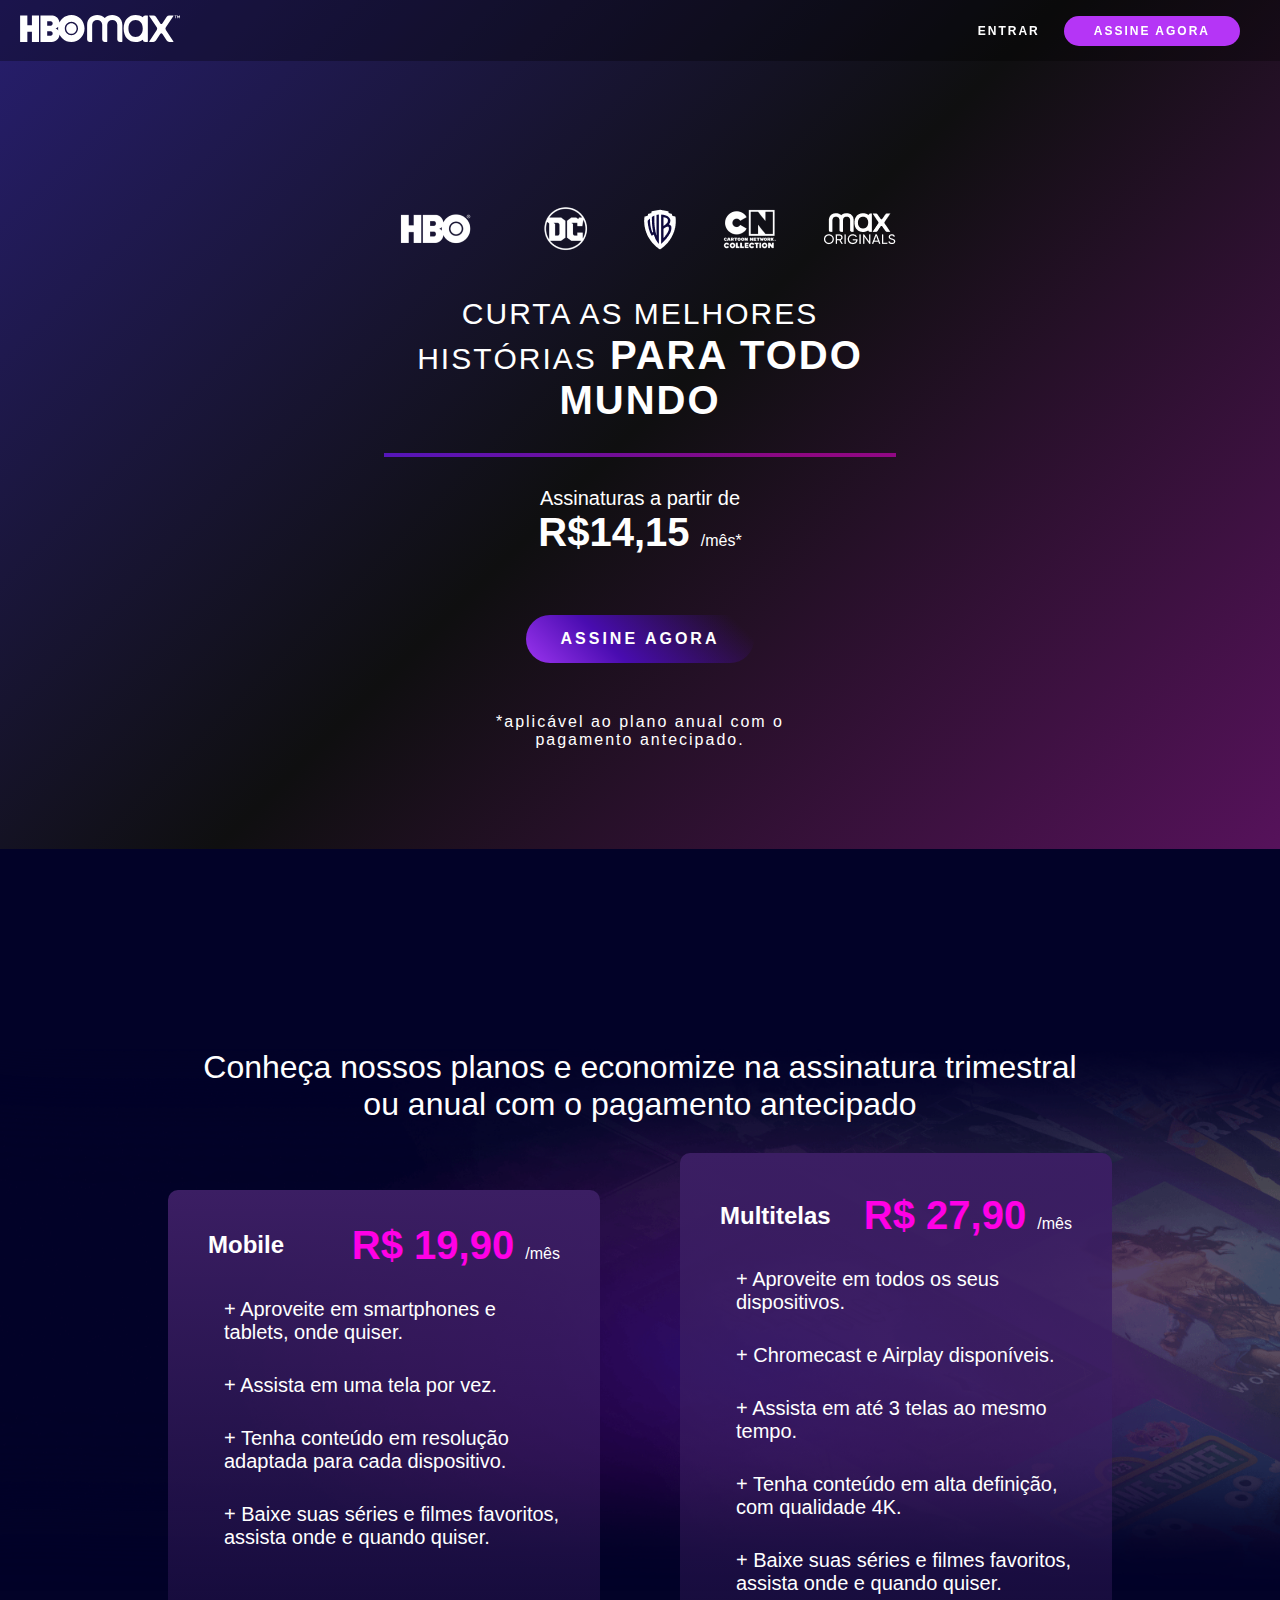
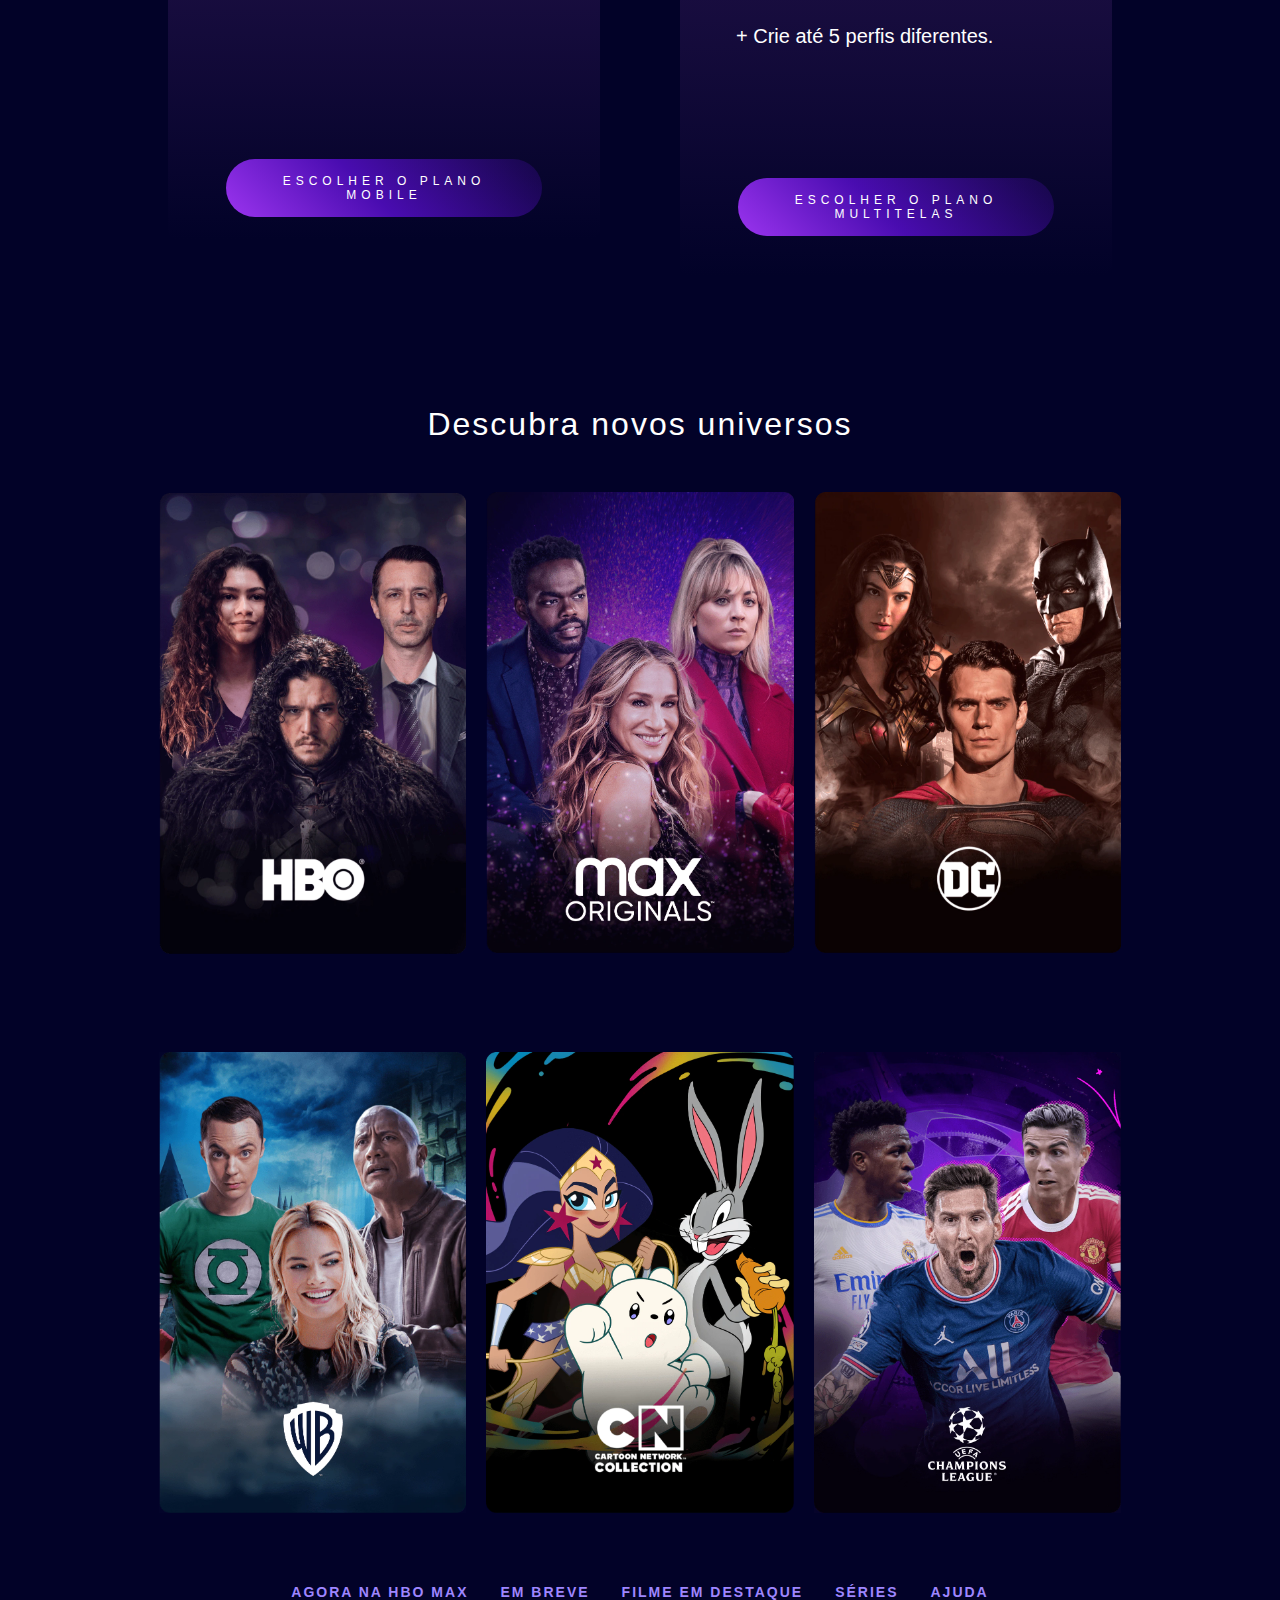
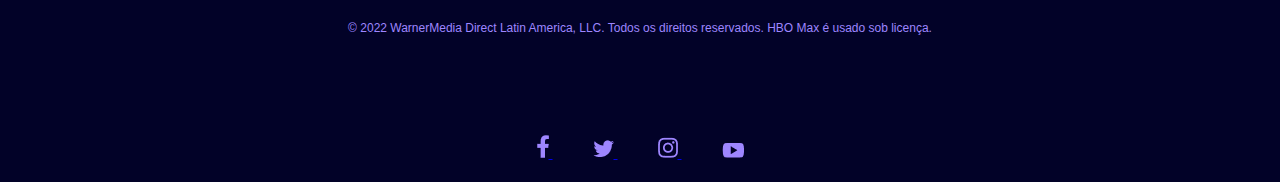
==== commit cae82ca6: "página login" ====
--- a/index.html
+++ b/index.html
@@ -88,14 +88,18 @@
             </div> <!--End .plain-container-->            
         </div><!--end .plans-->
 
-        <div class="channels">
-           <div class="card card-1"></div>
-           <div class="card card-2"></div>
-           <div class="card card-3"></div>
-           <div class="card card-4"></div>
-           <div class="card card-5"></div>
-           <div class="card card-6"></div>
+        <div class="channels-container">
+            <h2 class="title-channels">Descubra novos universos</h2>
+            <div class="channels">           
+                <div class="card card-1"></div>
+                <div class="card card-2"></div>
+                <div class="card card-3"></div>
+                <div class="card card-4"></div>
+                <div class="card card-5"></div>
+                <div class="card card-6"></div>
+             </div>
         </div>
+       
         
     </main>
     <footer>
--- a/assets/css/index_styles.css
+++ b/assets/css/index_styles.css
@@ -123,13 +123,6 @@
 }
 
 /* main config */
-main {
-    max-width: 1440px;
-    margin-top: 200px;
-    background-image: url(../img/background-movies-series.png);
-    background-size: cover;
-    background-repeat: no-repeat;
-}
 
 .title-main {
     width: 70%;
@@ -267,6 +260,15 @@
 }
 
 /* channels cards */
+.channels-container {
+    text-align: center;
+}
+.title-channels {
+    font-family: 'Raleway', sans-serif;
+    font-size: 2em;
+    font-weight: 500;
+    letter-spacing: 2px;
+}
 .channels {
     width: 80%;
     margin: auto;
@@ -287,6 +289,11 @@
     background-repeat: no-repeat;
     transition: 1s;
 }
+@media screen and (min-width: 1630px) {
+    .card {
+        background-size: 80%;
+    }
+}
 .card:hover {
     width: 32%;
 }
@@ -346,6 +353,32 @@
     .card { width: 45%; }
     .card:hover { width: 47%; }
 }
+/* channels cards breackpoint 480px */
+@media screen and (max-width: 480px) {
+    .channels-container {
+        overflow-x: auto;
+        overflow-y: hidden;
+    }
+    .channels {
+       flex-wrap: nowrap;
+       width: 500vw;
+       margin: 80px 0 20px 0;
+       padding: 0;
+    }
+    .card {
+        width: 100%;
+        margin: -1.5%;
+        padding: 0;
+        background-size: contain;
+    }
+    .card:hover {
+        width: 100%;
+        background-size: contain;
+    }
+    #top_plan {
+        scroll-margin-top: 170px;
+    }
+}
 
 
 /* animation button header ("ASSINE AGORA") */
